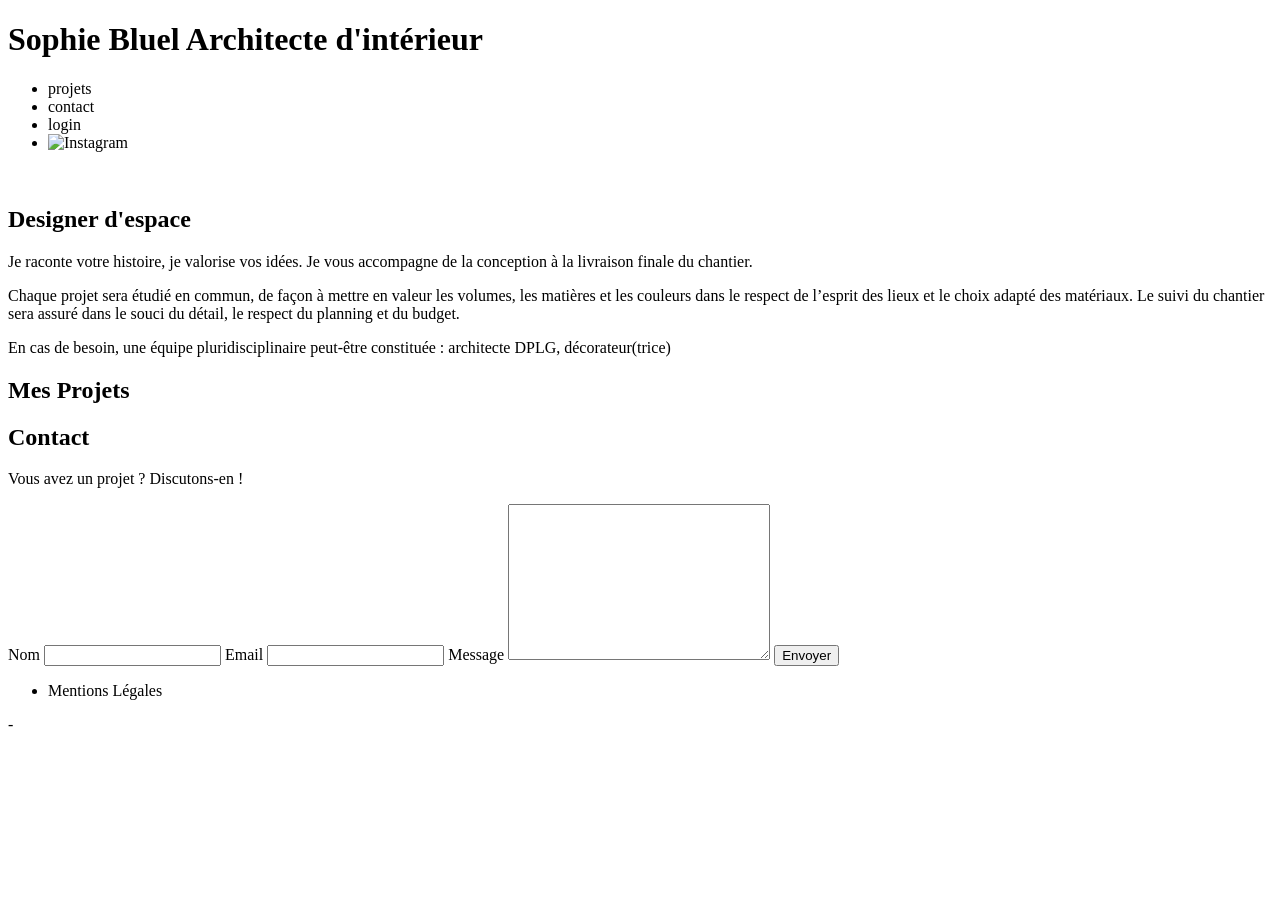
==== FrontEnd/index.html @ c6063871 "Projet 7 - etape 2" ====
<!DOCTYPE html>
<html lang="fr">
<head>
	<meta charset="UTF-8">
	<title>Sophie Bluel - Architecte d'intérieur</title>
	<meta name="viewport" content="width=device-width, initial-scale=1.0">
	<link rel="preconnect" href="https://fonts.googleapis.com">
	<link rel="preconnect" href="https://fonts.gstatic.com" crossorigin>
	<link href="https://fonts.googleapis.com/css2?family=Syne:wght@700;800&family=Work+Sans&display=swap" rel="stylesheet">
	<meta name="description" content="">
	<link rel="stylesheet" href="./assets/style.css">
	
</head>
<body>
<header>
	<h1>Sophie Bluel <span>Architecte d'intérieur</span></h1>
	<nav>
		<ul>
			<li>projets</li>
			<li>contact</li>
			<li>login</li>
			<li><img src="./assets/icons/instagram.png" alt="Instagram"></li>
		</ul>
	</nav>
</header>
<main>
	<section id="introduction">
		<figure>
			<img src="./assets/images/sophie-bluel.png" alt="">
		</figure>
		<article>
			<h2>Designer d'espace</h2>
			<p>Je raconte votre histoire, je valorise vos idées. Je vous accompagne de la conception à la livraison finale du chantier.</p>
			<p>Chaque projet sera étudié en commun, de façon à mettre en valeur les volumes, les matières et les couleurs dans le respect de l’esprit des lieux et le choix adapté des matériaux. Le suivi du chantier sera assuré dans le souci du détail, le respect du planning et du budget.</p>
			<p>En cas de besoin, une équipe pluridisciplinaire peut-être constituée : architecte DPLG, décorateur(trice)</p>
		</article>
	</section>
	<section id="portfolio">
		<h2>Mes Projets</h2>
		<div class="gallery" id="gallery">
		</div>
	</section>
	<section id="contact">
		<h2>Contact</h2>
		<p>Vous avez un projet ? Discutons-en !</p>
		<form action="#" method="post">
			<label for="name">Nom</label>
			<input type="text" name="name" id="name">
			<label for="email">Email</label>
			<input type="email" name="email" id="email">
			<label for="message">Message</label>
			<textarea name="message" id="message" cols="30" rows="10"></textarea>
			<input type="submit" value="Envoyer">
		</form>
	</section>
</main>

<footer>
	<nav>
		<ul>
			<li>Mentions Légales</li>
		</ul>
	</nav>
</footer>
<script src="./assets/scripts/main.js"></script>
</body>
</html>-
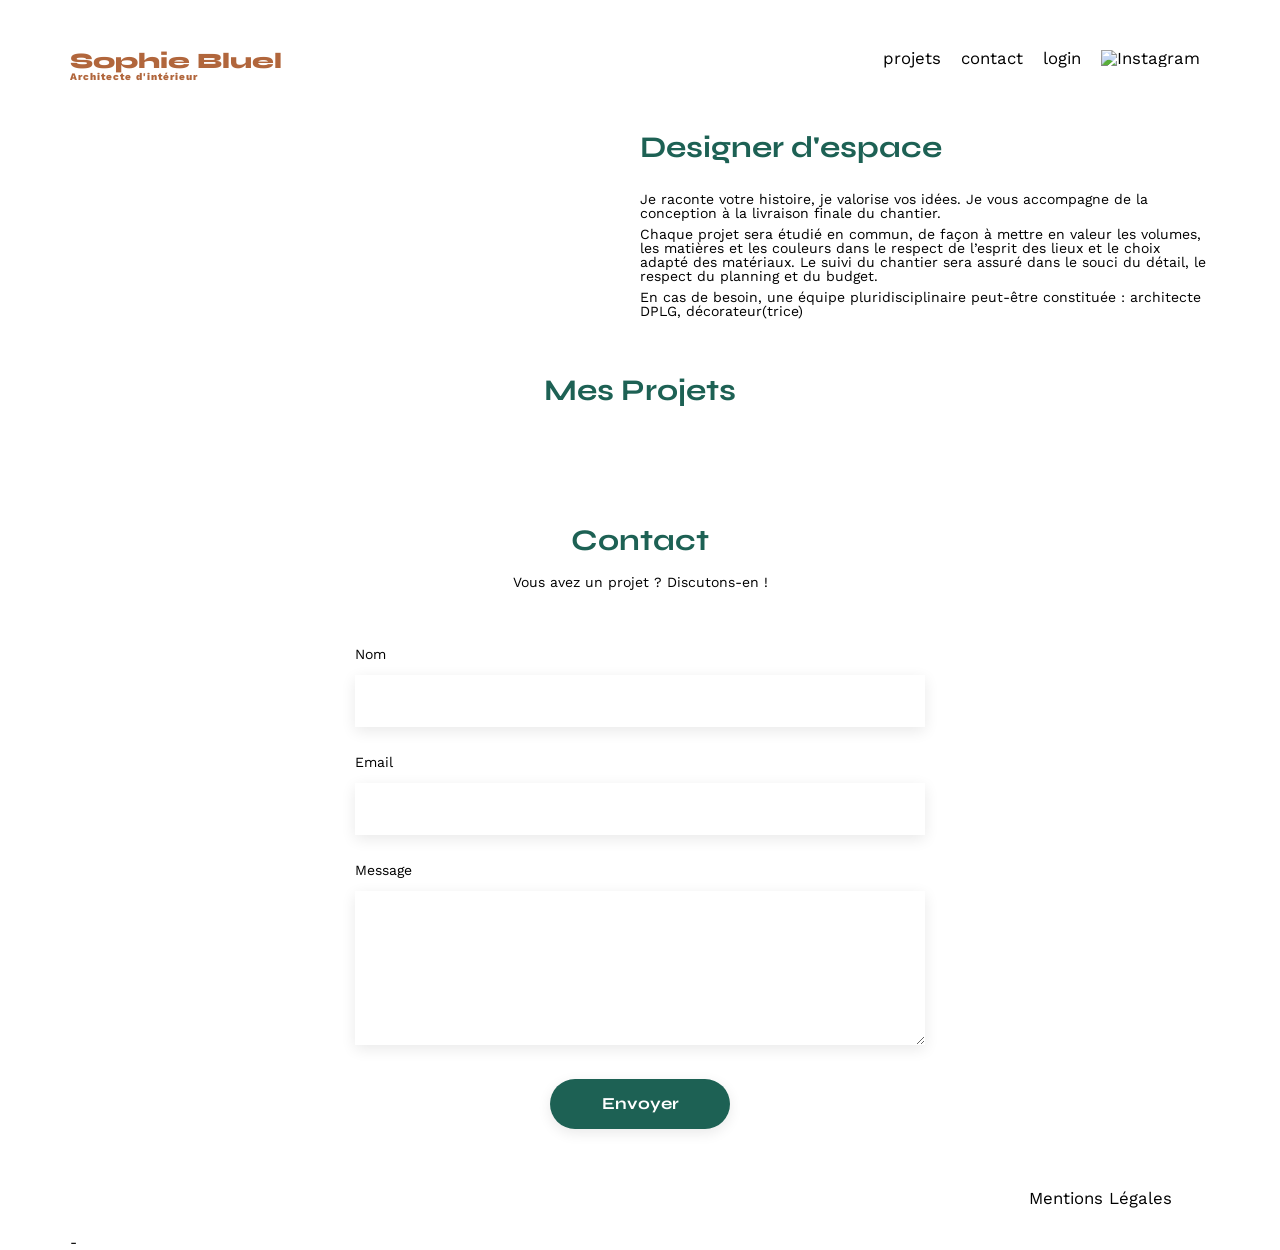
==== commit 65a4cb6c: "Projet 7 - etape 3" ====
--- a/FrontEnd/index.html
+++ b/FrontEnd/index.html
@@ -37,6 +37,9 @@
 	</section>
 	<section id="portfolio">
 		<h2>Mes Projets</h2>
+		<div class="filters" id="filters">
+		</div>
+		</div>
 		<div class="gallery" id="gallery">
 		</div>
 	</section>
--- a/FrontEnd/assets/style.css
+++ b/FrontEnd/assets/style.css
@@ -0,0 +1,214 @@
+/* http://meyerweb.com/eric/tools/css/reset/
+   v2.0 | 20110126
+   License: none (public domain)
+*/
+
+html, body, div, span, applet, object, iframe,
+h1, h2, h3, h4, h5, h6, p, blockquote, pre,
+a, abbr, acronym, address, big, cite, code,
+del, dfn, em, img, ins, kbd, q, s, samp,
+small, strike, strong, sub, sup, tt, var,
+b, u, i, center,
+dl, dt, dd, ol, ul, li,
+fieldset, form, label, legend,
+table, caption, tbody, tfoot, thead, tr, th, td,
+article, aside, canvas, details, embed,
+figure, figcaption, footer, header, hgroup,
+menu, nav, output, ruby, section, summary,
+time, mark, audio, video {
+	margin: 0;
+	padding: 0;
+	border: 0;
+	font-size: 100%;
+	font: inherit;
+	vertical-align: baseline;
+}
+/* HTML5 display-role reset for older browsers */
+article, aside, details, figcaption, figure,
+footer, header, hgroup, menu, nav, section {
+	display: block;
+}
+body {
+	line-height: 1;
+}
+ol, ul {
+	list-style: none;
+}
+blockquote, q {
+	quotes: none;
+}
+blockquote:before, blockquote:after,
+q:before, q:after {
+	content: '';
+	content: none;
+}
+table {
+	border-collapse: collapse;
+	border-spacing: 0;
+}
+/** end reset css**/
+body {
+	max-width: 1140px;
+	margin:auto;
+	font-family: 'Work Sans' ;
+	font-size: 14px;
+}
+header {
+	display: flex;
+	justify-content: space-between;
+	margin: 50px 0
+}
+section {
+	margin: 50px 0
+}
+
+h1{
+	display: flex;
+	flex-direction: column;
+	font-family: 'Syne';
+	font-size: 22px;
+	font-weight: 800;
+	color: #B1663C
+}
+
+h1 > span {
+	font-family: 'Work Sans';
+	font-size:10px;
+	letter-spacing: 0.1em;
+;
+}
+
+h2{
+	font-family: 'Syne';
+	font-weight: 700;
+	font-size: 30px;
+	color: #1D6154
+}
+nav ul {
+	display: flex;
+	align-items: center;
+	list-style-type: none;
+
+}
+nav li {
+	padding: 0 10px;
+	font-size: 1.2em;
+}
+
+li:hover {
+	color: #B1663C;
+}
+#introduction {
+	display: flex;
+	align-items: center;
+}
+#introduction figure {
+	flex: 1
+}
+#introduction img {
+	display: block;
+	margin: auto;
+	width: 80%;
+}
+
+#introduction article {
+	flex: 1
+}
+#introduction h2 {
+	margin-bottom: 1em;
+}
+
+#introduction p {
+	margin-bottom: 0.5em;
+}
+#portfolio h2 {
+	text-align: center;
+	margin-bottom: 1em;
+}
+.gallery {
+	width: 100%;
+	display: grid;
+	grid-template-columns: 1fr 1fr 1fr;
+	grid-column-gap: 20px;
+	grid-row-gap: 20px;
+}
+
+.gallery img {
+	width: 100%;
+
+}
+#contact {
+	width: 50%;
+margin: auto;
+}
+#contact > * {
+	text-align: center;
+
+}
+#contact h2{
+	margin-bottom: 20px;
+}
+#contact form {
+	text-align: left;
+	margin-top:30px;
+	display: flex;
+	flex-direction: column;
+}
+
+#contact input {
+	height: 50px;
+	font-size: 1.2em;
+	border: none;
+	box-shadow: 0px 4px 14px rgba(0, 0, 0, 0.09);
+}
+#contact label {
+	margin: 2em 0 1em 0;
+}
+#contact textarea {
+	border: none;
+	box-shadow: 0px 4px 14px rgba(0, 0, 0, 0.09);
+}
+
+input[type="submit"]{
+	font-family: 'Syne';
+	font-weight: 700;
+	color: white;
+	background-color: #1D6154;
+	margin : 2em auto ;
+	width: 180px;
+	text-align: center;
+	border-radius: 60px ;
+}
+
+footer nav ul {
+	display: flex;
+	justify-content: flex-end;
+	margin: 2em
+}
+
+.filters {
+	display: flex;
+	justify-content: center;
+	gap: 10px;
+	margin-bottom: 40px;
+}
+
+.filters button {
+	border : 1px solid #1D6154;
+	border-radius: 60px;
+	background-color: white;
+	font-size: 16px;
+	font-family: 'Syne';
+	color: #1D6154;
+	padding: 5px 20px;
+}
+
+.filters button.active {
+	background-color: #1D6154;
+	color: white;
+}
+
+.filters button:hover {
+	background-color: #1D6154;
+	color: white;
+}
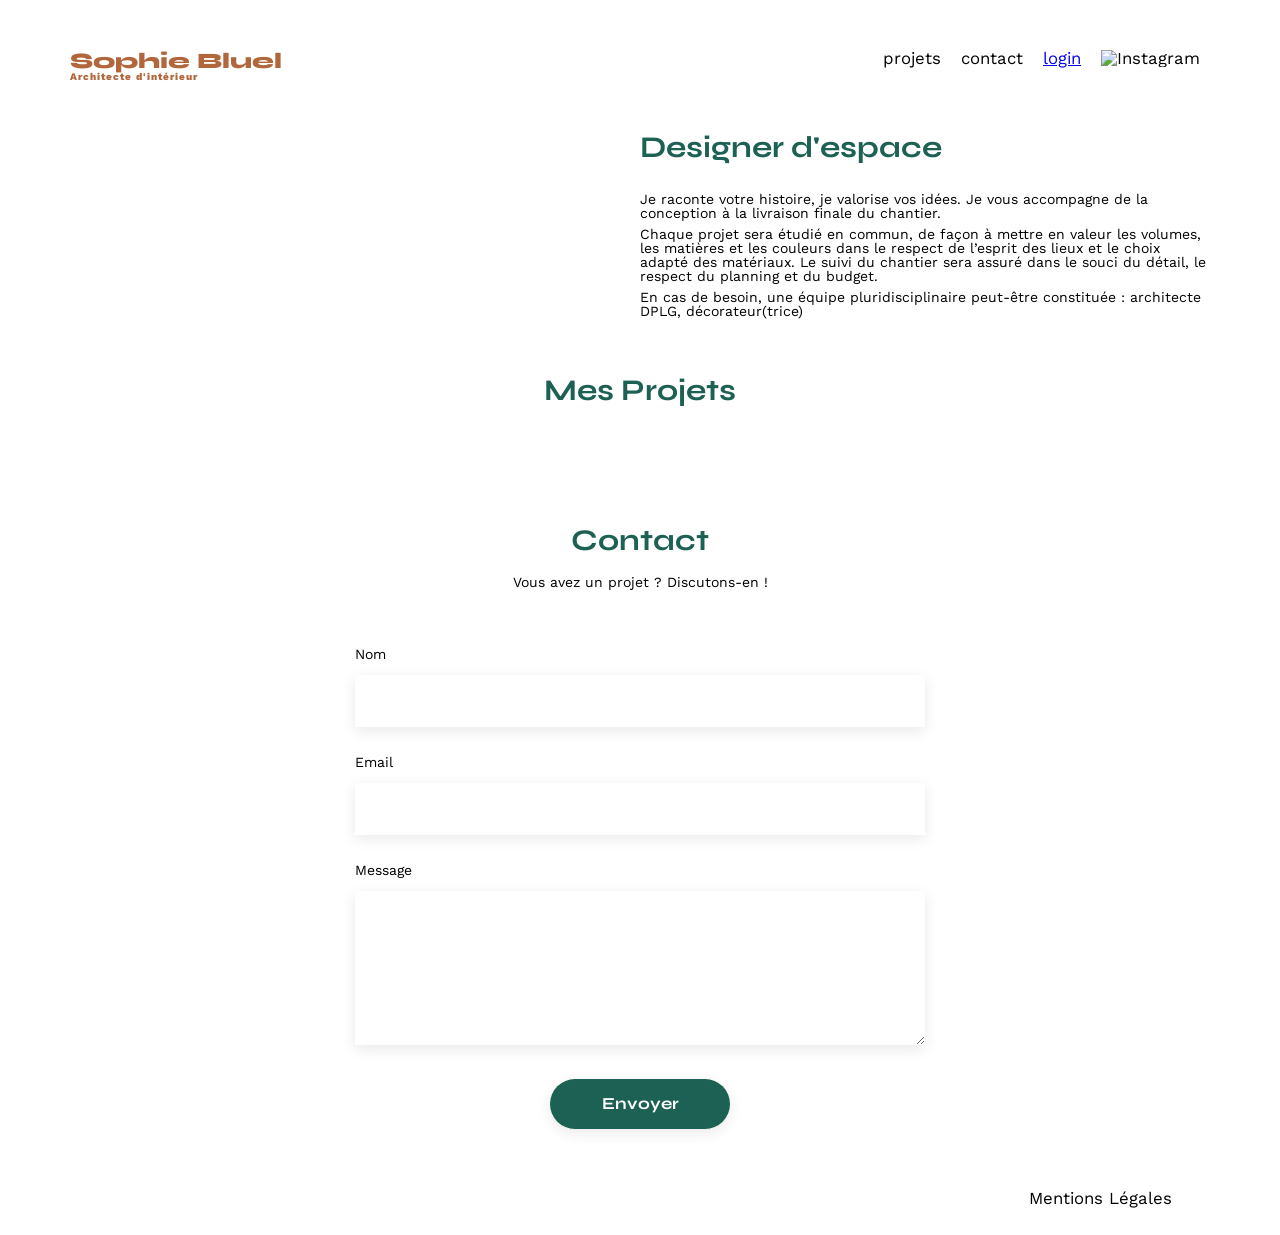
==== commit a5f075c0: "Projet 7 - étape 5.3" ====
--- a/FrontEnd/index.html
+++ b/FrontEnd/index.html
@@ -18,7 +18,7 @@
 		<ul>
 			<li>projets</li>
 			<li>contact</li>
-			<li>login</li>
+			<li><a href="login.html">login</a></li>
 			<li><img src="./assets/icons/instagram.png" alt="Instagram"></li>
 		</ul>
 	</nav>
@@ -38,7 +38,6 @@
 	<section id="portfolio">
 		<h2>Mes Projets</h2>
 		<div class="filters" id="filters">
-		</div>
 		</div>
 		<div class="gallery" id="gallery">
 		</div>
@@ -67,4 +66,4 @@
 </footer>
 <script src="./assets/scripts/main.js"></script>
 </body>
-</html>-
+</html>
--- a/FrontEnd/assets/style.css
+++ b/FrontEnd/assets/style.css
@@ -201,6 +201,8 @@
 	font-family: 'Syne';
 	color: #1D6154;
 	padding: 5px 20px;
+	cursor: pointer;
+	
 }
 
 .filters button.active {
@@ -211,4 +213,85 @@
 .filters button:hover {
 	background-color: #1D6154;
 	color: white;
-}+}
+
+/*-----------page login------------------*/
+
+nav img {
+	width: 20px;
+	height: 20px;
+}
+
+#login {
+	text-align: center;
+    margin: 200px;
+}
+
+#login h2 {
+    margin-bottom: 50px;
+}
+
+#login form {
+    display: flex;
+    flex-direction: column;
+    text-align: left;
+}
+
+#login input[type="email"],
+#login input[type="password"] {
+	border: 1px solid #FFFFFF;
+    box-shadow: 0px 0px 25px rgba(0, 0, 0, 0.1);
+	margin: 10px 0px 40px 0px;
+	width: 100%;
+	height: 50px;            
+	box-sizing: border-box;
+}
+
+#login input[type="submit"] {
+	padding: 15px 0px;
+	border: 1px solid #1D6154;
+}
+
+#login .forgot-password {
+	text-align: center;
+	color: black;
+}
+
+.error-message {
+    color: red;
+    display: none;
+}
+
+/*-------------mode edition------------------*/
+
+.edit-banner {
+	background-color: black;
+	color: white;
+	text-align: center;
+	padding: 15px;
+	display: flex;
+	align-items: center;
+	justify-content: center;
+	gap: 10px;
+}
+
+.edit-banner img {
+	width: 20px;
+	filter: brightness(0) invert(1);
+}
+
+.edit-mode-btn {
+	display: block;
+	margin: 0 auto 2em auto;
+	background: none;
+	border: none;
+	cursor: pointer;
+	font-family: 'Work Sans';
+	font-size: 14px;
+}
+
+.edit-mode-btn img {
+	width: 16px;
+	vertical-align: middle;
+	margin-right: 5px;
+}
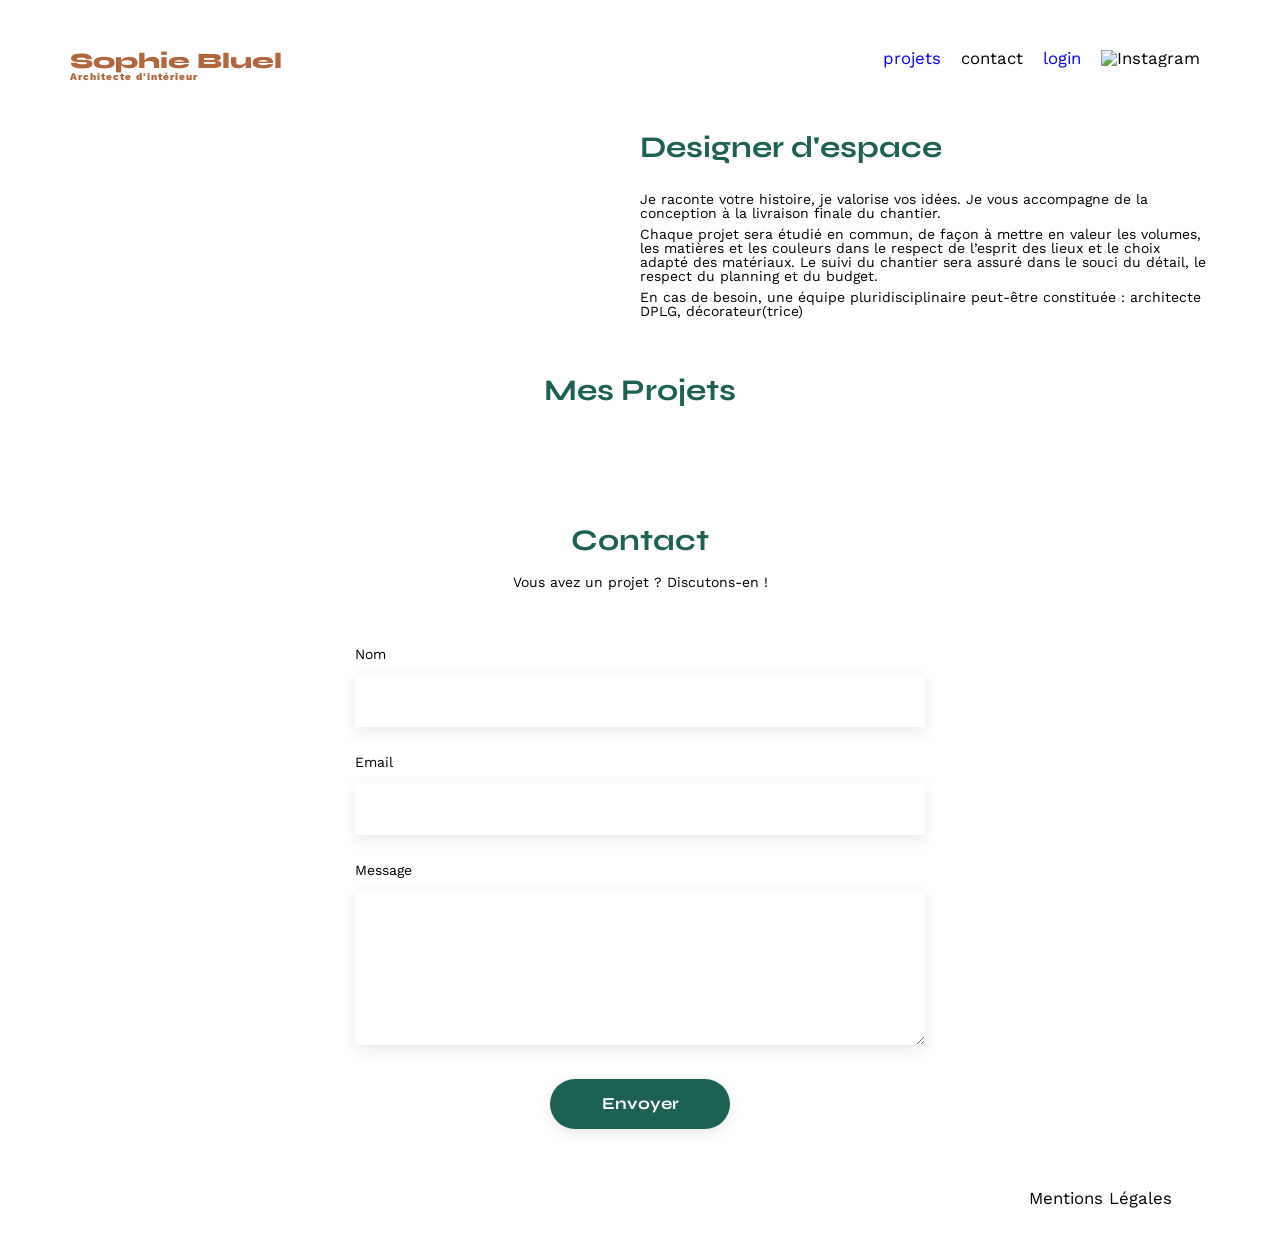
==== commit 1d28d88a: "Projet 7 terminer v1" ====
--- a/FrontEnd/index.html
+++ b/FrontEnd/index.html
@@ -16,7 +16,7 @@
 	<h1>Sophie Bluel <span>Architecte d'intérieur</span></h1>
 	<nav>
 		<ul>
-			<li>projets</li>
+			<li><a href="#portfolio">projets</a></li>
 			<li>contact</li>
 			<li><a href="login.html">login</a></li>
 			<li><img src="./assets/icons/instagram.png" alt="Instagram"></li>
@@ -55,6 +55,43 @@
 			<input type="submit" value="Envoyer">
 		</form>
 	</section>
+	<section class="modals" id="modals">
+		<aside id="modal">
+			<span id="close-modal">&times;</span>
+            <p>Galerie photo</p>
+			<div class="modal-content">
+			</div>
+			<div class="modal-footer">
+				<button id="add-photo-btn">Ajouter une photo</button>
+			</div>
+		</aside>
+		<aside id="modal-ajout-photo">
+			<span id="close-modal-2">&times;</span>
+			<span id="back-modal">&larr;</span>
+			
+			<div class="modal-content-ajout">
+				<p>Ajouter une photo</p>
+				<form id="add-photo-form" action="#" method="post" enctype="multipart/form-data">
+					<div class="upload-zone">
+						<input type="file" name="photo" id="photo" accept="image/*" hidden>
+						<img id="preview-img" style="display: none;" alt="Aperçu">
+					    <span class="upload-icon" id="upload-icon"><img src="./assets/icons/upload.png" alt="telecharger image"></span>
+					    <label for="photo" class="upload-btn" id="upload-btn">+ Ajouter photo</label>
+					    <p class="upload-info" id="upload-info">jpg, png : 4mo max</p>
+					</div>
+						<label for="title">Titre</label>
+						<input type="text" name="title" id="title">
+						<label for="category">Catégorie</label>
+						<select name="category" id="category">
+							<option value=""></option>
+						</select>
+					    <hr>  <!-- la ligne de séparation visuelle -->
+					    <button type="submit" id="valider-btn">Valider</button>
+				</form>
+			</div>	
+		</aside> 
+
+	</section>
 </main>
 
 <footer>
--- a/FrontEnd/assets/style.css
+++ b/FrontEnd/assets/style.css
@@ -75,7 +75,6 @@
 	font-family: 'Work Sans';
 	font-size:10px;
 	letter-spacing: 0.1em;
-;
 }
 
 h2{
@@ -88,16 +87,25 @@
 	display: flex;
 	align-items: center;
 	list-style-type: none;
+	
 
 }
 nav li {
 	padding: 0 10px;
 	font-size: 1.2em;
+	
 }
 
 li:hover {
 	color: #B1663C;
-}
+	
+}
+
+nav a {
+	text-decoration: none;
+}
+
+
 #introduction {
 	display: flex;
 	align-items: center;
@@ -124,7 +132,9 @@
 #portfolio h2 {
 	text-align: center;
 	margin-bottom: 1em;
-}
+
+}
+
 .gallery {
 	width: 100%;
 	display: grid;
@@ -264,6 +274,18 @@
 
 /*-------------mode edition------------------*/
 
+.portfolio-header {
+	display: flex;
+	justify-content: center;
+	align-items: center;
+	gap: 30px;
+	margin-bottom: 2em;
+}
+
+#portfolio .portfolio-header h2 {
+	margin-bottom: 0;
+}
+
 .edit-banner {
 	background-color: black;
 	color: white;
@@ -282,7 +304,7 @@
 
 .edit-mode-btn {
 	display: block;
-	margin: 0 auto 2em auto;
+	margin: 0;
 	background: none;
 	border: none;
 	cursor: pointer;
@@ -295,3 +317,229 @@
 	vertical-align: middle;
 	margin-right: 5px;
 }
+
+/*-------------modale galerie------------------*/
+
+.modals {
+	display: none;
+	color:black;
+	justify-content: center;
+	align-items: center;
+	background-color: rgb(255, 255, 255);
+	width: 630px;
+	overflow-y: auto;
+	max-height: 90vh;
+	position: fixed;
+	top:50%;
+	left:50%;
+	transform: translate(-50%, -50%);
+	border-radius: 10px;
+	font-weight: 400;
+	font-size: 26px;
+	box-shadow: 0 0 0 100vmax rgba(0, 0, 0, 0.5);
+	z-index: 100; 
+	
+}
+
+#modal {
+    position: relative;   
+	width: 630px;
+	max-width: 100%;
+	max-height: 100%;
+	padding: 40px;
+	text-align: center;
+}
+
+#close-modal {
+	position: absolute;
+	top: 15px;
+	right: 15px;
+	cursor: pointer;
+	color:black
+}
+
+.modal-content {
+	border-bottom: 1px solid #000000;
+	padding: 20px;
+	display: grid;
+	grid-template-columns: repeat(5, 3fr);
+    gap: 10px;
+    align-items: center;
+    justify-content: center;
+}
+
+.modal-content img {
+	width: 100%;
+	height: 100%;
+	object-fit: cover;
+}
+
+.modal-content figure {
+	position: relative;
+	
+}
+
+.delete-icon {
+	position: absolute;
+	top: 5px;
+	right: 5px;
+	width: 20px;
+	height: 20px;
+	display: flex;
+	color: white;
+	background-color: black;
+	border-radius: 10px;
+	cursor: pointer;
+}
+
+.modal-content .delete-icon img {
+	border-radius: 3px;
+}
+
+#add-photo-btn {
+	margin-top: 20px;
+	padding: 10px 20px;
+	background-color: #1D6154;
+	color: white;
+	border: none;
+	border-radius: 20px;
+	cursor: pointer;
+	font-size: 14px;
+}
+
+	
+/*-----------------modal ajout photo------------------*/
+
+#modal-ajout-photo {
+	background-color: white;
+	width: 630px;
+	height: auto;
+	max-height: 90vh;
+	max-width: 90%;
+	padding: 40px;
+	display: none;
+	flex-direction: column;
+	align-items: stretch;
+	align-content: center;
+	border-radius: 10px;
+	box-sizing: border-box;
+	overflow-y: auto;
+}
+
+#back-modal {
+	position: absolute;
+	top: 15px;
+	left: 15px;
+	cursor: pointer;
+	color:black;
+	font-weight: 900;
+	font-size: 28px;
+	
+}
+
+#close-modal-2 {
+	position: absolute;
+	top: 15px;
+	right: 15px;
+	cursor: pointer;
+	color:black
+}
+
+#modal-ajout-photo p:first-of-type {
+	text-align: center;
+	font-weight: 400;
+	width: 100%; 
+}
+
+.modal-content-ajout {
+	padding: 20px;
+	gap: 10px;
+	align-items: center;
+	justify-content: center;
+}
+
+.upload-zone {
+    background-color: #E8F1F6;
+    display: flex;
+    flex-direction: column;
+    align-items: center;
+    padding: 30px;
+    gap: 10px;
+    border-radius: 5px;
+	margin-top: 20px;
+	width: 100%;
+	box-sizing: border-box;
+}
+
+#add-photo-form {
+    display: flex;
+    flex-direction: column;
+    text-align: left;
+	width: 100%;
+	box-sizing: border-box;
+}
+
+#upload-btn {
+    background-color: #CBD6DC;
+    color: #306685;
+    padding: 10px 20px;
+    border-radius: 30px;
+    font-size: 14px;
+    cursor: pointer;
+    text-decoration: none;
+}
+
+#preview-img { 
+	max-width: 100%;
+	max-height: 150px;
+	object-fit: contain;
+	border-radius: 5px;
+}
+
+#upload-info {
+	font-size: 12px;
+	color: black;
+	text-align: center;
+}
+
+#add-photo-form label {
+	font-size: 14px;
+	margin-top: 20px;
+	margin-bottom: 10px;
+	
+}
+
+#add-photo-form input[type="text"],
+#add-photo-form select {
+	border: 1px solid white;
+	border-radius: 3px;
+	box-shadow: 0px 4px 14px rgba(0, 0, 0, 0.09);
+	padding: 8px;
+	font-size: 14px;
+	
+}
+
+hr {
+	border: none;
+	border-bottom: 1px solid #000000;
+	margin: 20px 0;
+}
+
+#valider-btn { 
+	margin-top: 20px;
+	padding: 10px 20px;
+	background-color: #bbbbbb;
+	border-radius: 20px;
+	color: white;
+	border: none;
+	cursor: pointer;
+	font-size: 14px;
+	align-self: center; 
+	width: 200px;
+}
+
+#valider-btn.active {
+	background-color: #1D6154;
+}
+
+
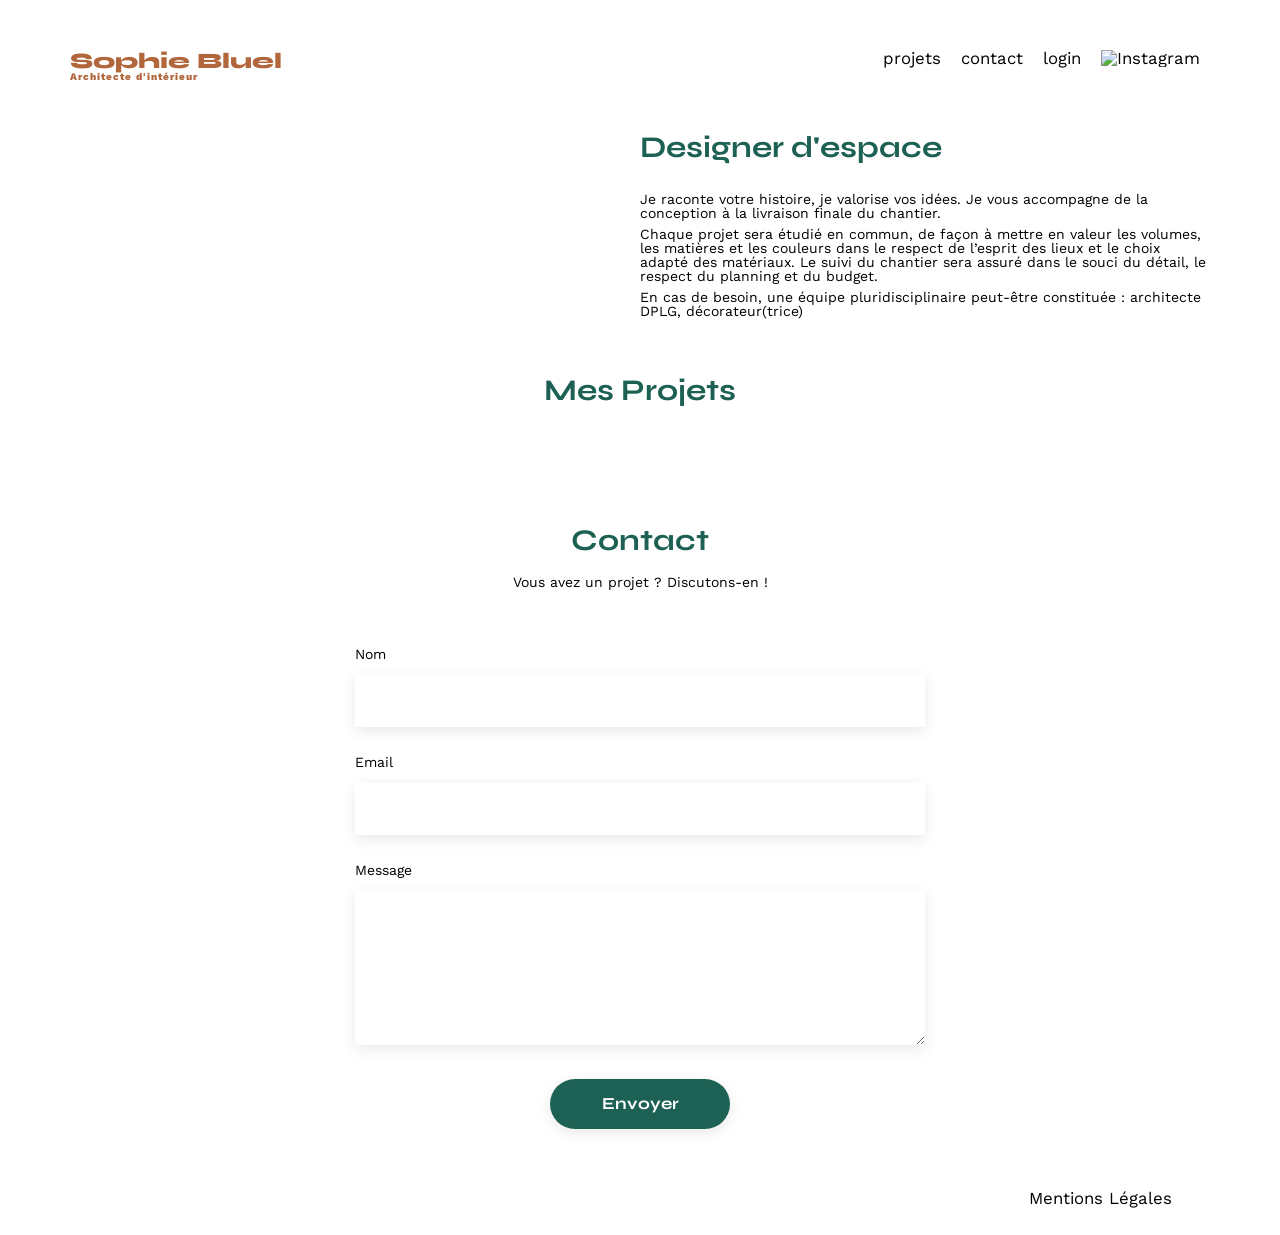
==== commit 54d827b9: "Projet 7 - étape 9 : modale corrigée, filtres actifs et liens de navigation"" ====
--- a/FrontEnd/index.html
+++ b/FrontEnd/index.html
@@ -17,7 +17,7 @@
 	<nav>
 		<ul>
 			<li><a href="#portfolio">projets</a></li>
-			<li>contact</li>
+			<li><a href="#contact">contact</a></li>
 			<li><a href="login.html">login</a></li>
 			<li><img src="./assets/icons/instagram.png" alt="Instagram"></li>
 		</ul>
--- a/FrontEnd/assets/style.css
+++ b/FrontEnd/assets/style.css
@@ -103,6 +103,7 @@
 
 nav a {
 	text-decoration: none;
+	color: inherit;
 }
 
 
